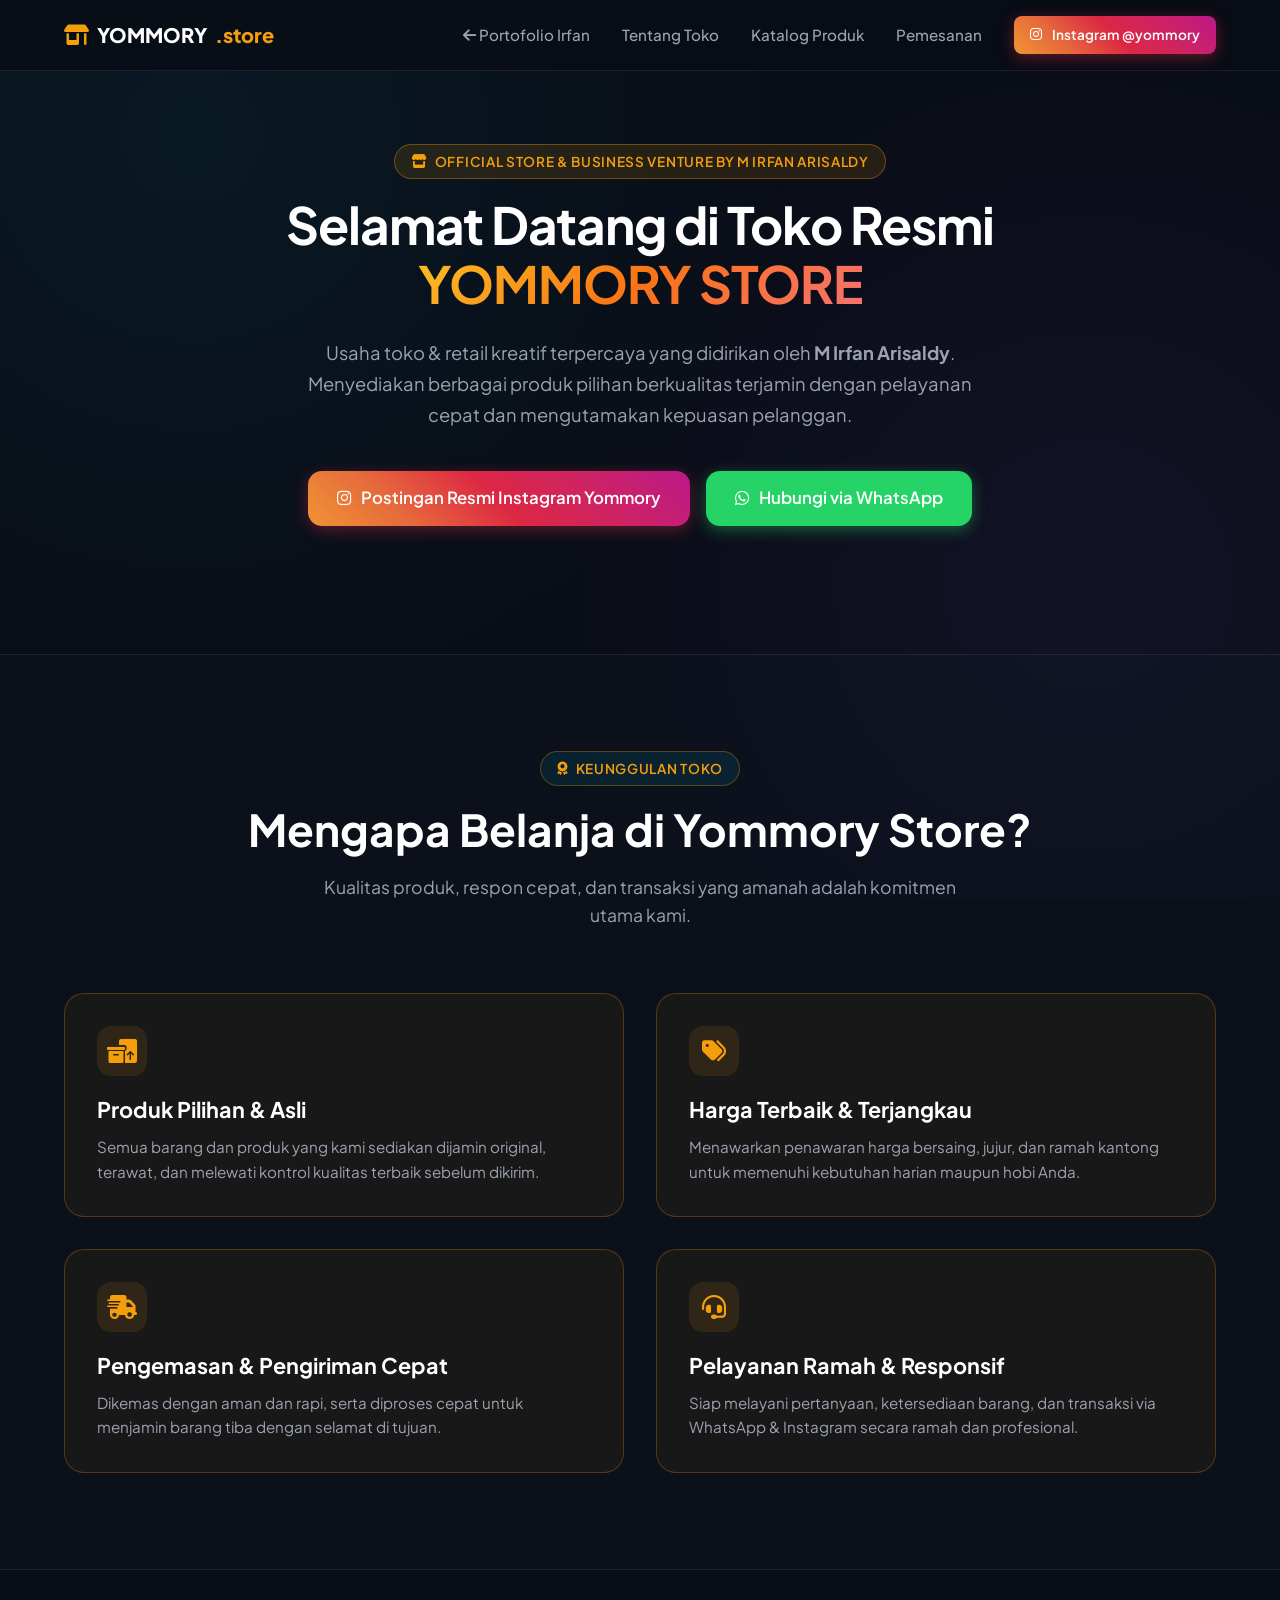
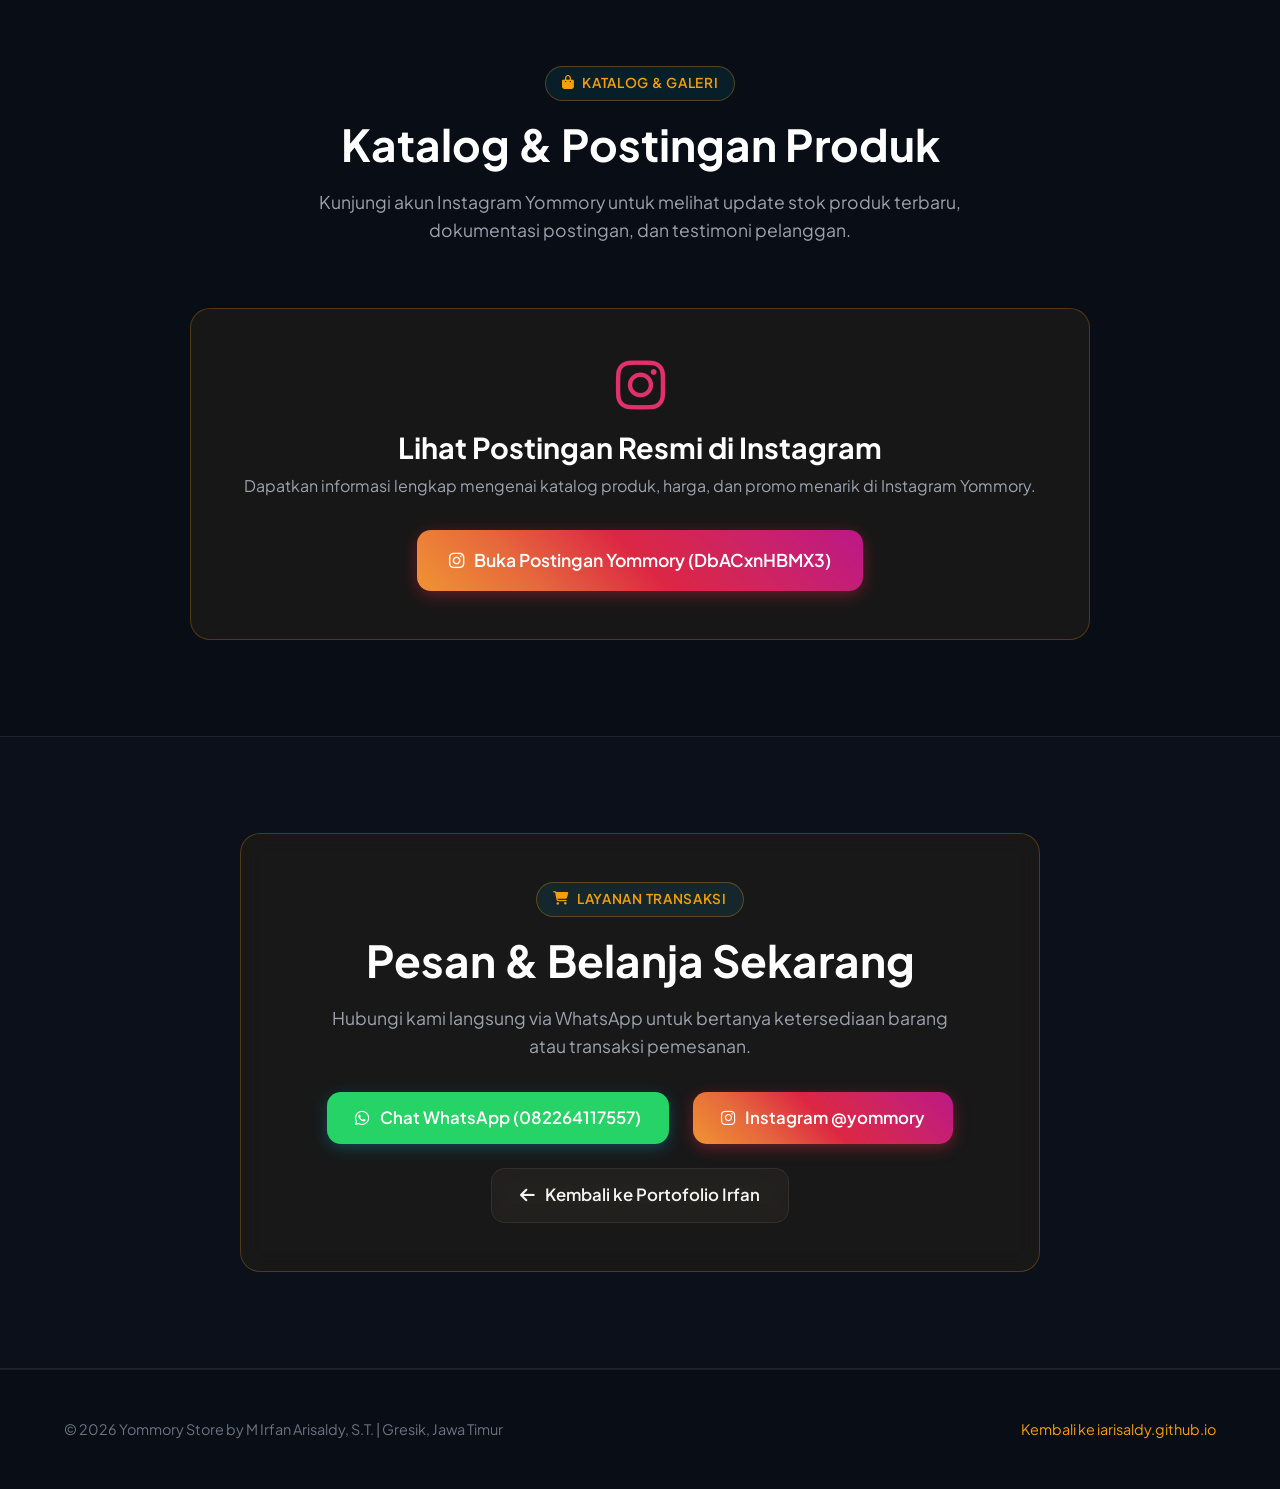
==== yommory/index.html @ b8fa1736 "feat: add Yommory official store page and multi-page routing" ====
<!DOCTYPE html>
<html lang="id">
  <head>
    <meta charset="UTF-8" />
    <meta name="viewport" content="width=device-width, initial-scale=1.0" />
    <title>Yommory | Official Store & Business Venture by M Irfan Arisaldy</title>
    <meta
      name="description"
      content="Yommory Official Store - Toko usaha terpercaya oleh M Irfan Arisaldy. Produk berkualitas, harga terjangkau, dan pelayanan terbaik."
    />
    <meta name="author" content="M Irfan Arisaldy" />

    <!-- Favicon -->
    <link rel="icon" type="image/x-icon" href="../assets/img/favicon.ico" />

    <!-- Google Fonts -->
    <link rel="preconnect" href="https://fonts.googleapis.com" />
    <link rel="preconnect" href="https://fonts.gstatic.com" crossorigin />
    <link
      href="https://fonts.googleapis.com/css2?family=Fira+Code:wght@400;500;600&family=Plus+Jakarta+Sans:wght@400;500;600;700;800&display=swap"
      rel="stylesheet"
    />

    <!-- Font Awesome Icons -->
    <link
      rel="stylesheet"
      href="https://cdnjs.cloudflare.com/ajax/libs/font-awesome/6.4.0/css/all.min.css"
      crossorigin="anonymous"
    />

    <!-- Main Stylesheet -->
    <link rel="stylesheet" href="../css/styles.css" />

    <!-- Custom Yommory Theme Overrides -->
    <style>
      :root {
        --accent-cyan: #f59e0b;
        --accent-cyan-glow: rgba(245, 158, 11, 0.25);
        --accent-purple: #ef4444;
        --gradient-primary: linear-gradient(135deg, #f59e0b 0%, #f97316 50%, #ef4444 100%);
        --gradient-text: linear-gradient(135deg, #fbbf24 0%, #f97316 50%, #f87171 100%);
      }
      .yommory-hero {
        padding: 9rem 0 5rem 0;
        text-align: center;
      }
      .yommory-card {
        background: rgba(30, 27, 24, 0.75);
        border: 1px solid rgba(245, 158, 11, 0.25);
      }
      .yommory-card:hover {
        border-color: #f59e0b;
        box-shadow: 0 0 25px rgba(245, 158, 11, 0.35);
      }
      .insta-btn {
        background: linear-gradient(45deg, #f09433 0%, #e6683c 25%, #dc2743 50%, #cc2366 75%, #bc1888 100%);
        color: #ffffff !important;
        border: none;
        box-shadow: 0 4px 15px rgba(220, 39, 67, 0.4);
      }
      .insta-btn:hover {
        transform: translateY(-3px);
        box-shadow: 0 6px 20px rgba(220, 39, 67, 0.6);
      }
      .store-logo-img {
        height: 38px;
        width: auto;
        object-fit: contain;
        vertical-align: middle;
      }
    </style>
  </head>
  <body id="yommory-home">
    <!-- Navigation Bar -->
    <nav class="navbar">
      <div class="container nav-container">
        <a href="../index.html" class="nav-logo">
          <i class="fa-solid fa-shop" style="color: #f59e0b;"></i>
          YOMMORY<span>.store</span>
        </a>
        <button class="nav-toggle" aria-label="Toggle navigation">
          <i class="fa-solid fa-bars"></i>
        </button>
        <ul class="nav-links">
          <li><a href="../index.html" class="nav-link"><i class="fa-solid fa-arrow-left"></i> Portofolio Irfan</a></li>
          <li><a href="#about-yommory" class="nav-link">Tentang Toko</a></li>
          <li><a href="#menu-highlights" class="nav-link">Katalog Produk</a></li>
          <li><a href="#order" class="nav-link">Pemesanan</a></li>
          <li>
            <a href="https://www.instagram.com/p/DbACxnHBMX3/" target="_blank" class="btn insta-btn btn-sm">
              <i class="fa-brands fa-instagram"></i> Instagram @yommory
            </a>
          </li>
        </ul>
      </div>
    </nav>

    <!-- Yommory Hero Section -->
    <section class="yommory-hero">
      <div class="container">
        <div class="section-tag" style="background: rgba(245, 158, 11, 0.12); border-color: rgba(245, 158, 11, 0.35); color: #f59e0b;">
          <i class="fa-solid fa-store"></i> Official Store & Business Venture by M Irfan Arisaldy
        </div>
        <h1 class="hero-title" style="font-size: 3.2rem; margin-bottom: 1.5rem;">
          Selamat Datang di Toko Resmi <br />
          <span class="gradient-text">YOMMORY STORE</span>
        </h1>
        <p class="hero-description" style="margin: 0 auto 2.5rem auto; font-size: 1.15rem; max-width: 680px;">
          Usaha toko & retail kreatif terpercaya yang didirikan oleh <strong>M Irfan Arisaldy</strong>. Menyediakan berbagai produk pilihan berkualitas terjamin dengan pelayanan cepat dan mengutamakan kepuasan pelanggan.
        </p>

        <div style="display: flex; justify-content: center; gap: 1rem; flex-wrap: wrap; margin-bottom: 3rem;">
          <a href="https://www.instagram.com/p/DbACxnHBMX3/" target="_blank" class="btn insta-btn" style="font-size: 1.05rem; padding: 0.9rem 1.8rem;">
            <i class="fa-brands fa-instagram"></i> Postingan Resmi Instagram Yommory
          </a>
          <a href="https://wa.me/6282264117557?text=Halo%20Yommory,%20saya%20mau%20tanya%20produk%20dan%20order" target="_blank" class="btn btn-primary" style="background: #25D366; border: none; box-shadow: 0 4px 15px rgba(37, 211, 102, 0.4); font-size: 1.05rem; padding: 0.9rem 1.8rem;">
            <i class="fa-brands fa-whatsapp"></i> Hubungi via WhatsApp
          </a>
        </div>
      </div>
    </section>

    <!-- About Yommory Section -->
    <section id="about-yommory" class="section bg-surface">
      <div class="container">
        <div class="section-header">
          <div class="section-tag" style="color: #f59e0b; border-color: rgba(245, 158, 11, 0.3);">
            <i class="fa-solid fa-award"></i> Keunggulan Toko
          </div>
          <h2 class="section-title">Mengapa Belanja di Yommory Store?</h2>
          <p class="section-subtitle">
            Kualitas produk, respon cepat, dan transaksi yang amanah adalah komitmen utama kami.
          </p>
        </div>

        <div class="about-grid">
          <div class="about-card yommory-card">
            <div class="about-card-icon" style="background: rgba(245, 158, 11, 0.1); color: #f59e0b;">
              <i class="fa-solid fa-boxes-packing"></i>
            </div>
            <h3>Produk Pilihan & Asli</h3>
            <p>
              Semua barang dan produk yang kami sediakan dijamin original, terawat, dan melewati kontrol kualitas terbaik sebelum dikirim.
            </p>
          </div>

          <div class="about-card yommory-card">
            <div class="about-card-icon" style="background: rgba(245, 158, 11, 0.1); color: #f59e0b;">
              <i class="fa-solid fa-tags"></i>
            </div>
            <h3>Harga Terbaik & Terjangkau</h3>
            <p>
              Menawarkan penawaran harga bersaing, jujur, dan ramah kantong untuk memenuhi kebutuhan harian maupun hobi Anda.
            </p>
          </div>

          <div class="about-card yommory-card">
            <div class="about-card-icon" style="background: rgba(245, 158, 11, 0.1); color: #f59e0b;">
              <i class="fa-solid fa-truck-fast"></i>
            </div>
            <h3>Pengemasan & Pengiriman Cepat</h3>
            <p>
              Dikemas dengan aman dan rapi, serta diproses cepat untuk menjamin barang tiba dengan selamat di tujuan.
            </p>
          </div>

          <div class="about-card yommory-card">
            <div class="about-card-icon" style="background: rgba(245, 158, 11, 0.1); color: #f59e0b;">
              <i class="fa-solid fa-headset"></i>
            </div>
            <h3>Pelayanan Ramah & Responsif</h3>
            <p>
              Siap melayani pertanyaan, ketersediaan barang, dan transaksi via WhatsApp & Instagram secara ramah dan profesional.
            </p>
          </div>
        </div>
      </div>
    </section>

    <!-- Menu & Highlights Section -->
    <section id="menu-highlights" class="section">
      <div class="container">
        <div class="section-header">
          <div class="section-tag" style="color: #f59e0b; border-color: rgba(245, 158, 11, 0.3);">
            <i class="fa-solid fa-bag-shopping"></i> Katalog & Galeri
          </div>
          <h2 class="section-title">Katalog & Postingan Produk</h2>
          <p class="section-subtitle">
            Kunjungi akun Instagram Yommory untuk melihat update stok produk terbaru, dokumentasi postingan, dan testimoni pelanggan.
          </p>
        </div>

        <div class="contact-card yommory-card" style="max-width: 900px;">
          <i class="fa-brands fa-instagram" style="font-size: 3.5rem; color: #e1306c; margin-bottom: 1rem;"></i>
          <h3 style="font-size: 1.8rem; margin-bottom: 0.5rem;">Lihat Postingan Resmi di Instagram</h3>
          <p style="color: var(--text-muted); font-size: 1rem; margin-bottom: 2rem;">
            Dapatkan informasi lengkap mengenai katalog produk, harga, dan promo menarik di Instagram Yommory.
          </p>
          <a href="https://www.instagram.com/p/DbACxnHBMX3/" target="_blank" class="btn insta-btn" style="font-size: 1.1rem; padding: 1rem 2rem;">
            <i class="fa-brands fa-instagram"></i> Buka Postingan Yommory (DbACxnHBMX3)
          </a>
        </div>
      </div>
    </section>

    <!-- Order Section -->
    <section id="order" class="section bg-surface">
      <div class="container">
        <div class="contact-card yommory-card">
          <div class="section-tag" style="color: #f59e0b; border-color: rgba(245, 158, 11, 0.3);">
            <i class="fa-solid fa-cart-shopping"></i> Layanan Transaksi
          </div>
          <h2 class="section-title">Pesan & Belanja Sekarang</h2>
          <p class="section-subtitle" style="margin-bottom: 2rem;">
            Hubungi kami langsung via WhatsApp untuk bertanya ketersediaan barang atau transaksi pemesanan.
          </p>

          <div style="display: flex; justify-content: center; gap: 1.5rem; flex-wrap: wrap;">
            <a href="https://wa.me/6282264117557?text=Halo%20Yommory,%20saya%20mau%20tanya%20produk%20dan%20order" target="_blank" class="btn btn-primary" style="background: #25D366; border: none; font-size: 1.05rem;">
              <i class="fa-brands fa-whatsapp"></i> Chat WhatsApp (082264117557)
            </a>
            <a href="https://www.instagram.com/p/DbACxnHBMX3/" target="_blank" class="btn insta-btn" style="font-size: 1.05rem;">
              <i class="fa-brands fa-instagram"></i> Instagram @yommory
            </a>
            <a href="../index.html" class="btn btn-outline" style="font-size: 1.05rem;">
              <i class="fa-solid fa-arrow-left"></i> Kembali ke Portofolio Irfan
            </a>
          </div>
        </div>
      </div>
    </section>

    <!-- Footer -->
    <footer class="footer">
      <div class="container footer-content">
        <p>&copy; 2026 Yommory Store by M Irfan Arisaldy, S.T. | Gresik, Jawa Timur</p>
        <p>
          <a href="../index.html" style="color: #f59e0b; text-decoration: none;">Kembali ke iarisaldy.github.io</a>
        </p>
      </div>
    </footer>

    <script src="../js/main.js"></script>
  </body>
</html>
---- css/styles.css ----
/* ==========================================================================
   M IRFAN ARISALDY - PORTFOLIO STYLESHEET
   Modern Glassmorphic Dark Theme with Neon Accents
   ========================================================================== */

:root {
  /* Color Palette */
  --bg-dark: #090d16;
  --bg-card: rgba(17, 24, 39, 0.7);
  --bg-card-hover: rgba(31, 41, 55, 0.85);
  --bg-nav: rgba(9, 13, 22, 0.85);
  --border-color: rgba(255, 255, 255, 0.08);
  --border-glow: rgba(6, 182, 212, 0.4);
  
  --text-main: #f3f4f6;
  --text-muted: #9ca3af;
  --text-dim: #6b7280;

  --accent-cyan: #06b6d4;
  --accent-cyan-glow: rgba(6, 182, 212, 0.25);
  --accent-purple: #8b5cf6;
  --accent-purple-glow: rgba(139, 92, 246, 0.25);
  --accent-blue: #3b82f6;

  --gradient-primary: linear-gradient(135deg, #06b6d4 0%, #3b82f6 50%, #8b5cf6 100%);
  --gradient-card: linear-gradient(145deg, rgba(255, 255, 255, 0.05) 0%, rgba(255, 255, 255, 0.01) 100%);
  --gradient-text: linear-gradient(135deg, #38bdf8 0%, #818cf8 50%, #c084fc 100%);

  /* Typography */
  --font-main: 'Plus Jakarta Sans', -apple-system, BlinkMacSystemFont, sans-serif;
  --font-code: 'Fira Code', monospace;

  /* Spacing & Layout */
  --radius-sm: 8px;
  --radius-md: 14px;
  --radius-lg: 20px;
  --radius-full: 9999px;

  --transition-fast: 0.2s cubic-bezier(0.4, 0, 0.2, 1);
  --transition-normal: 0.3s cubic-bezier(0.4, 0, 0.2, 1);
  --transition-slow: 0.5s cubic-bezier(0.4, 0, 0.2, 1);

  --shadow-sm: 0 4px 6px -1px rgba(0, 0, 0, 0.3);
  --shadow-md: 0 10px 15px -3px rgba(0, 0, 0, 0.4);
  --shadow-glow: 0 0 25px rgba(6, 182, 212, 0.2);
}

/* Reset & Base Styles */
*, *::before, *::after {
  box-sizing: border-box;
  margin: 0;
  padding: 0;
}

html {
  scroll-behavior: smooth;
  scroll-padding-top: 90px;
  font-size: 16px;
}

body {
  background-color: var(--bg-dark);
  color: var(--text-main);
  font-family: var(--font-main);
  line-height: 1.6;
  overflow-x: hidden;
  position: relative;
  background-image: 
    radial-gradient(circle at 15% 15%, rgba(6, 182, 212, 0.07) 0%, transparent 45%),
    radial-gradient(circle at 85% 65%, rgba(139, 92, 246, 0.07) 0%, transparent 45%);
  background-attachment: fixed;
}

/* Container */
.container {
  width: 100%;
  max-width: 1200px;
  margin: 0 auto;
  padding: 0 1.5rem;
}

/* Typography Utilities */
h1, h2, h3, h4, h5, h6 {
  color: #ffffff;
  font-weight: 700;
  line-height: 1.25;
}

.gradient-text {
  background: var(--gradient-text);
  -webkit-background-clip: text;
  -webkit-text-fill-color: transparent;
  display: inline-block;
}

.section-tag {
  display: inline-flex;
  align-items: center;
  gap: 0.5rem;
  padding: 0.35rem 1rem;
  background: rgba(6, 182, 212, 0.1);
  border: 1px solid rgba(6, 182, 212, 0.3);
  border-radius: var(--radius-full);
  color: var(--accent-cyan);
  font-size: 0.85rem;
  font-weight: 600;
  letter-spacing: 0.05em;
  text-transform: uppercase;
  margin-bottom: 1rem;
}

.section-title {
  font-size: 2.25rem;
  margin-bottom: 1rem;
}

@media (min-width: 768px) {
  .section-title {
    font-size: 2.75rem;
  }
}

.section-subtitle {
  color: var(--text-muted);
  font-size: 1.1rem;
  max-width: 650px;
  margin: 0 auto 3rem auto;
}

.section-header {
  text-align: center;
  margin-bottom: 4rem;
}

/* Buttons */
.btn {
  display: inline-flex;
  align-items: center;
  justify-content: center;
  gap: 0.6rem;
  padding: 0.8rem 1.75rem;
  font-size: 0.95rem;
  font-weight: 600;
  border-radius: var(--radius-md);
  text-decoration: none;
  cursor: pointer;
  transition: var(--transition-normal);
  border: 1px solid transparent;
}

.btn-primary {
  background: var(--gradient-primary);
  color: #ffffff;
  box-shadow: 0 4px 15px rgba(6, 182, 212, 0.3);
}

.btn-primary:hover {
  transform: translateY(-2px);
  box-shadow: 0 6px 20px rgba(6, 182, 212, 0.5);
  color: #ffffff;
}

.btn-outline {
  background: rgba(255, 255, 255, 0.03);
  border-color: var(--border-color);
  color: var(--text-main);
  backdrop-filter: blur(10px);
}

.btn-outline:hover {
  background: rgba(255, 255, 255, 0.08);
  border-color: var(--accent-cyan);
  color: var(--accent-cyan);
  transform: translateY(-2px);
}

.btn-sm {
  padding: 0.5rem 1rem;
  font-size: 0.85rem;
  border-radius: var(--radius-sm);
}

/* Navigation Bar */
.navbar {
  position: fixed;
  top: 0;
  left: 0;
  right: 0;
  z-index: 1000;
  background: var(--bg-nav);
  backdrop-filter: blur(16px);
  -webkit-backdrop-filter: blur(16px);
  border-bottom: 1px solid var(--border-color);
  transition: var(--transition-normal);
  padding: 1rem 0;
}

.navbar.scrolled {
  padding: 0.75rem 0;
  box-shadow: 0 10px 30px rgba(0, 0, 0, 0.5);
  border-bottom-color: rgba(6, 182, 212, 0.2);
}

.nav-container {
  display: flex;
  align-items: center;
  justify-content: space-between;
}

.nav-logo {
  font-size: 1.25rem;
  font-weight: 800;
  color: #ffffff;
  text-decoration: none;
  display: flex;
  align-items: center;
  gap: 0.5rem;
}

.nav-logo span {
  color: var(--accent-cyan);
}

.nav-links {
  display: flex;
  align-items: center;
  gap: 2rem;
  list-style: none;
}

.nav-link {
  color: var(--text-muted);
  text-decoration: none;
  font-size: 0.95rem;
  font-weight: 500;
  transition: var(--transition-fast);
  position: relative;
}

.nav-link:hover, .nav-link.active {
  color: var(--accent-cyan);
}

.nav-link.active::after {
  content: '';
  position: absolute;
  bottom: -6px;
  left: 0;
  width: 100%;
  height: 2px;
  background: var(--accent-cyan);
  border-radius: var(--radius-full);
}

.nav-toggle {
  display: none;
  background: none;
  border: none;
  color: var(--text-main);
  font-size: 1.5rem;
  cursor: pointer;
}

/* Mobile Nav Drawer */
@media (max-width: 868px) {
  .nav-toggle {
    display: block;
  }

  .nav-links {
    position: fixed;
    top: 70px;
    left: 0;
    right: 0;
    background: var(--bg-dark);
    border-bottom: 1px solid var(--border-color);
    flex-direction: column;
    padding: 1.5rem 0;
    gap: 1.25rem;
    transform: translateY(-150%);
    transition: var(--transition-normal);
  }

  .nav-links.active {
    transform: translateY(0);
  }
}

/* Hero Section */
.hero-section {
  padding: 9rem 0 5rem 0;
  min-height: 100vh;
  display: flex;
  align-items: center;
  position: relative;
}

.hero-grid {
  display: grid;
  grid-template-columns: 1fr;
  gap: 3rem;
  align-items: center;
}

@media (min-width: 992px) {
  .hero-grid {
    grid-template-columns: 1.2fr 0.8fr;
  }
}

.hero-content {
  display: flex;
  flex-direction: column;
  align-items: flex-start;
}

.hero-badge {
  display: inline-flex;
  align-items: center;
  gap: 0.5rem;
  padding: 0.4rem 1.1rem;
  background: rgba(6, 182, 212, 0.1);
  border: 1px solid rgba(6, 182, 212, 0.25);
  border-radius: var(--radius-full);
  color: var(--accent-cyan);
  font-size: 0.9rem;
  font-weight: 600;
  margin-bottom: 1.5rem;
}

.hero-badge .pulse-dot {
  width: 8px;
  height: 8px;
  background-color: var(--accent-cyan);
  border-radius: 50%;
  box-shadow: 0 0 10px var(--accent-cyan);
  animation: pulse 2s infinite;
}

@keyframes pulse {
  0% { transform: scale(0.95); box-shadow: 0 0 0 0 rgba(6, 182, 212, 0.7); }
  70% { transform: scale(1); box-shadow: 0 0 0 10px rgba(6, 182, 212, 0); }
  100% { transform: scale(0.95); box-shadow: 0 0 0 0 rgba(6, 182, 212, 0); }
}

.hero-title {
  font-size: 2.5rem;
  line-height: 1.15;
  margin-bottom: 1rem;
  letter-spacing: -0.02em;
}

@media (min-width: 768px) {
  .hero-title {
    font-size: 3.5rem;
  }
}

.hero-subtitle {
  font-size: 1.25rem;
  color: var(--text-muted);
  margin-bottom: 1.5rem;
  min-height: 2rem;
  display: flex;
  align-items: center;
  gap: 0.5rem;
}

.typing-text {
  color: var(--accent-cyan);
  font-weight: 700;
}

.hero-description {
  color: var(--text-muted);
  font-size: 1.05rem;
  line-height: 1.7;
  margin-bottom: 2rem;
  max-width: 620px;
}

.hero-actions {
  display: flex;
  flex-wrap: wrap;
  gap: 1rem;
  margin-bottom: 2.5rem;
}

.hero-stats {
  display: grid;
  grid-template-columns: repeat(3, 1fr);
  gap: 1.5rem;
  width: 100%;
  padding-top: 2rem;
  border-top: 1px solid var(--border-color);
}

.stat-item h3 {
  font-size: 2rem;
  color: var(--accent-cyan);
  font-weight: 800;
}

.stat-item p {
  color: var(--text-muted);
  font-size: 0.85rem;
}

/* Hero Avatar Card */
.hero-avatar-wrapper {
  position: relative;
  display: flex;
  justify-content: center;
  align-items: center;
}

.avatar-card {
  position: relative;
  width: 100%;
  max-width: 380px;
  background: var(--bg-card);
  border: 1px solid var(--border-color);
  border-radius: var(--radius-lg);
  padding: 1.5rem;
  backdrop-filter: blur(12px);
  box-shadow: var(--shadow-md);
  text-align: center;
  transition: var(--transition-normal);
}

.avatar-card:hover {
  border-color: var(--accent-cyan);
  box-shadow: var(--shadow-glow);
  transform: translateY(-5px);
}

.avatar-img-container {
  width: 200px;
  height: 200px;
  margin: 0 auto 1.5rem auto;
  border-radius: 50%;
  padding: 5px;
  background: var(--gradient-primary);
  position: relative;
}

.avatar-img {
  width: 100%;
  height: 100%;
  object-fit: cover;
  border-radius: 50%;
  background-color: var(--bg-dark);
}

.avatar-info h3 {
  font-size: 1.35rem;
  margin-bottom: 0.25rem;
}

.avatar-info p {
  color: var(--accent-cyan);
  font-size: 0.9rem;
  margin-bottom: 1rem;
}

.social-links {
  display: flex;
  justify-content: center;
  gap: 1rem;
}

.social-icon {
  width: 40px;
  height: 40px;
  border-radius: 50%;
  background: rgba(255, 255, 255, 0.05);
  border: 1px solid var(--border-color);
  color: var(--text-main);
  display: flex;
  align-items: center;
  justify-content: center;
  text-decoration: none;
  transition: var(--transition-fast);
}

.social-icon:hover {
  background: var(--accent-cyan);
  color: #ffffff;
  border-color: var(--accent-cyan);
  transform: translateY(-3px);
}

/* Sections Padding */
.section {
  padding: 6rem 0;
  scroll-margin-top: 90px;
}

.bg-surface {
  background: rgba(17, 24, 39, 0.3);
  border-top: 1px solid var(--border-color);
  border-bottom: 1px solid var(--border-color);
}

/* About / Highlights Cards */
.about-grid {
  display: grid;
  grid-template-columns: 1fr;
  gap: 2rem;
}

@media (min-width: 768px) {
  .about-grid {
    grid-template-columns: repeat(2, 1fr);
  }
}

.about-card {
  background: var(--bg-card);
  border: 1px solid var(--border-color);
  border-radius: var(--radius-lg);
  padding: 2rem;
  transition: var(--transition-normal);
}

.about-card:hover {
  border-color: var(--border-glow);
  transform: translateY(-4px);
  box-shadow: var(--shadow-md);
}

.about-card-icon {
  width: 50px;
  height: 50px;
  border-radius: var(--radius-md);
  background: rgba(6, 182, 212, 0.1);
  color: var(--accent-cyan);
  display: flex;
  align-items: center;
  justify-content: center;
  font-size: 1.5rem;
  margin-bottom: 1.25rem;
}

.about-card h3 {
  font-size: 1.35rem;
  margin-bottom: 0.75rem;
}

.about-card p {
  color: var(--text-muted);
  font-size: 0.95rem;
  line-height: 1.6;
}

/* Skills Section */
.skills-grid {
  display: grid;
  grid-template-columns: 1fr;
  gap: 2rem;
}

@media (min-width: 768px) {
  .skills-grid {
    grid-template-columns: repeat(2, 1fr);
  }
}

.skill-category-card {
  background: var(--bg-card);
  border: 1px solid var(--border-color);
  border-radius: var(--radius-lg);
  padding: 2rem;
  backdrop-filter: blur(10px);
}

.skill-category-title {
  display: flex;
  align-items: center;
  gap: 0.75rem;
  font-size: 1.2rem;
  margin-bottom: 1.5rem;
  padding-bottom: 0.75rem;
  border-bottom: 1px solid var(--border-color);
}

.skill-category-title i {
  color: var(--accent-cyan);
}

.skill-tags {
  display: flex;
  flex-wrap: wrap;
  gap: 0.75rem;
}

.skill-tag {
  background: rgba(255, 255, 255, 0.04);
  border: 1px solid var(--border-color);
  border-radius: var(--radius-sm);
  padding: 0.5rem 0.9rem;
  font-size: 0.88rem;
  color: var(--text-main);
  font-family: var(--font-code);
  display: flex;
  align-items: center;
  gap: 0.5rem;
  transition: var(--transition-fast);
}

.skill-tag:hover {
  background: rgba(6, 182, 212, 0.15);
  border-color: var(--accent-cyan);
  color: #ffffff;
  transform: translateY(-2px);
}

/* Experience Section (Timeline) */
.timeline {
  position: relative;
  max-width: 900px;
  margin: 0 auto;
}

.timeline::before {
  content: '';
  position: absolute;
  top: 0;
  bottom: 0;
  left: 20px;
  width: 2px;
  background: linear-gradient(180deg, var(--accent-cyan) 0%, var(--accent-purple) 100%);
}

@media (min-width: 768px) {
  .timeline::before {
    left: 50%;
    transform: translateX(-50%);
  }
}

.timeline-item {
  position: relative;
  margin-bottom: 3rem;
}

.timeline-dot {
  position: absolute;
  top: 0;
  left: 11px;
  width: 20px;
  height: 20px;
  border-radius: 50%;
  background: var(--bg-dark);
  border: 4px solid var(--accent-cyan);
  z-index: 2;
  box-shadow: 0 0 10px var(--accent-cyan);
}

@media (min-width: 768px) {
  .timeline-dot {
    left: 50%;
    transform: translateX(-50%);
  }
}

.timeline-content {
  margin-left: 50px;
  background: var(--bg-card);
  border: 1px solid var(--border-color);
  border-radius: var(--radius-lg);
  padding: 2rem;
  transition: var(--transition-normal);
}

@media (min-width: 768px) {
  .timeline-item:nth-child(odd) .timeline-content {
    margin-left: 0;
    margin-right: 54%;
  }

  .timeline-item:nth-child(even) .timeline-content {
    margin-left: 54%;
  }
}

.timeline-content:hover {
  border-color: var(--accent-cyan);
  transform: translateY(-3px);
  box-shadow: var(--shadow-md);
}

.timeline-date {
  display: inline-block;
  padding: 0.25rem 0.75rem;
  background: rgba(6, 182, 212, 0.1);
  color: var(--accent-cyan);
  font-size: 0.8rem;
  font-weight: 700;
  border-radius: var(--radius-full);
  margin-bottom: 0.75rem;
}

.timeline-title {
  font-size: 1.3rem;
  margin-bottom: 0.25rem;
}

.timeline-company {
  color: var(--text-muted);
  font-weight: 600;
  font-size: 0.95rem;
  margin-bottom: 1rem;
  display: flex;
  align-items: center;
  gap: 0.5rem;
}

.timeline-bullets {
  list-style: none;
  display: flex;
  flex-direction: column;
  gap: 0.6rem;
}

.timeline-bullets li {
  position: relative;
  padding-left: 1.25rem;
  color: var(--text-muted);
  font-size: 0.9rem;
  line-height: 1.5;
}

.timeline-bullets li::before {
  content: '▹';
  position: absolute;
  left: 0;
  color: var(--accent-cyan);
  font-size: 1rem;
}

/* Projects Section */
.project-filters {
  display: flex;
  justify-content: center;
  gap: 0.75rem;
  flex-wrap: wrap;
  margin-bottom: 3rem;
}

.filter-btn {
  padding: 0.5rem 1.25rem;
  background: rgba(255, 255, 255, 0.03);
  border: 1px solid var(--border-color);
  border-radius: var(--radius-full);
  color: var(--text-muted);
  font-size: 0.9rem;
  font-weight: 600;
  cursor: pointer;
  transition: var(--transition-fast);
}

.filter-btn:hover, .filter-btn.active {
  background: var(--accent-cyan);
  border-color: var(--accent-cyan);
  color: #ffffff;
  box-shadow: 0 4px 12px rgba(6, 182, 212, 0.3);
}

.projects-grid {
  display: grid;
  grid-template-columns: 1fr;
  gap: 2rem;
}

@media (min-width: 768px) {
  .projects-grid {
    grid-template-columns: repeat(2, 1fr);
  }
}

.project-card {
  background: var(--bg-card);
  border: 1px solid var(--border-color);
  border-radius: var(--radius-lg);
  overflow: hidden;
  display: flex;
  flex-direction: column;
  transition: var(--transition-normal);
}

.project-card:hover {
  border-color: var(--accent-cyan);
  transform: translateY(-5px);
  box-shadow: var(--shadow-md);
}

.project-body {
  padding: 1.75rem;
  display: flex;
  flex-direction: column;
  flex-grow: 1;
}

.project-tag {
  color: var(--accent-cyan);
  font-size: 0.8rem;
  font-weight: 700;
  text-transform: uppercase;
  letter-spacing: 0.05em;
  margin-bottom: 0.5rem;
}

.project-title {
  font-size: 1.35rem;
  margin-bottom: 0.75rem;
}

.project-desc {
  color: var(--text-muted);
  font-size: 0.92rem;
  line-height: 1.6;
  margin-bottom: 1.5rem;
  flex-grow: 1;
}

.project-tech {
  display: flex;
  flex-wrap: wrap;
  gap: 0.5rem;
  margin-bottom: 1.5rem;
}

.tech-badge {
  background: rgba(255, 255, 255, 0.05);
  border-radius: var(--radius-sm);
  padding: 0.25rem 0.6rem;
  font-size: 0.75rem;
  font-family: var(--font-code);
  color: var(--text-muted);
}

/* Education & Internship Section */
.edu-grid {
  display: grid;
  grid-template-columns: 1fr;
  gap: 2rem;
}

@media (min-width: 768px) {
  .edu-grid {
    grid-template-columns: repeat(2, 1fr);
  }
}

.edu-card {
  background: var(--bg-card);
  border: 1px solid var(--border-color);
  border-radius: var(--radius-lg);
  padding: 2rem;
}

.edu-header {
  display: flex;
  align-items: flex-start;
  gap: 1rem;
  margin-bottom: 1.25rem;
}

.edu-icon {
  width: 46px;
  height: 46px;
  border-radius: var(--radius-md);
  background: rgba(139, 92, 246, 0.1);
  color: var(--accent-purple);
  display: flex;
  align-items: center;
  justify-content: center;
  font-size: 1.3rem;
  flex-shrink: 0;
}

.edu-info h3 {
  font-size: 1.2rem;
}

.edu-info p {
  color: var(--text-muted);
  font-size: 0.9rem;
}

/* Contact Section */
.contact-card {
  background: var(--bg-card);
  border: 1px solid var(--border-color);
  border-radius: var(--radius-lg);
  padding: 3rem 2rem;
  text-align: center;
  max-width: 800px;
  margin: 0 auto;
  backdrop-filter: blur(10px);
}

.contact-methods {
  display: grid;
  grid-template-columns: 1fr;
  gap: 1.5rem;
  margin: 2.5rem 0;
}

@media (min-width: 600px) {
  .contact-methods {
    grid-template-columns: repeat(3, 1fr);
  }
}

.contact-item {
  background: rgba(255, 255, 255, 0.03);
  border: 1px solid var(--border-color);
  border-radius: var(--radius-md);
  padding: 1.5rem 1rem;
  text-decoration: none;
  color: var(--text-main);
  transition: var(--transition-normal);
  display: flex;
  flex-direction: column;
  align-items: center;
  gap: 0.75rem;
}

.contact-item:hover {
  border-color: var(--accent-cyan);
  background: rgba(6, 182, 212, 0.08);
  transform: translateY(-3px);
}

.contact-item i {
  font-size: 1.75rem;
  color: var(--accent-cyan);
}

.contact-item h4 {
  font-size: 1rem;
  margin: 0;
}

.contact-item p {
  color: var(--text-muted);
  font-size: 0.85rem;
  word-break: break-all;
}

/* Footer */
.footer {
  padding: 3rem 0;
  border-top: 1px solid var(--border-color);
  text-align: center;
  color: var(--text-dim);
  font-size: 0.9rem;
}

.footer-content {
  display: flex;
  flex-direction: column;
  align-items: center;
  gap: 1rem;
}

@media (min-width: 768px) {
  .footer-content {
    flex-direction: row;
    justify-content: space-between;
  }
}
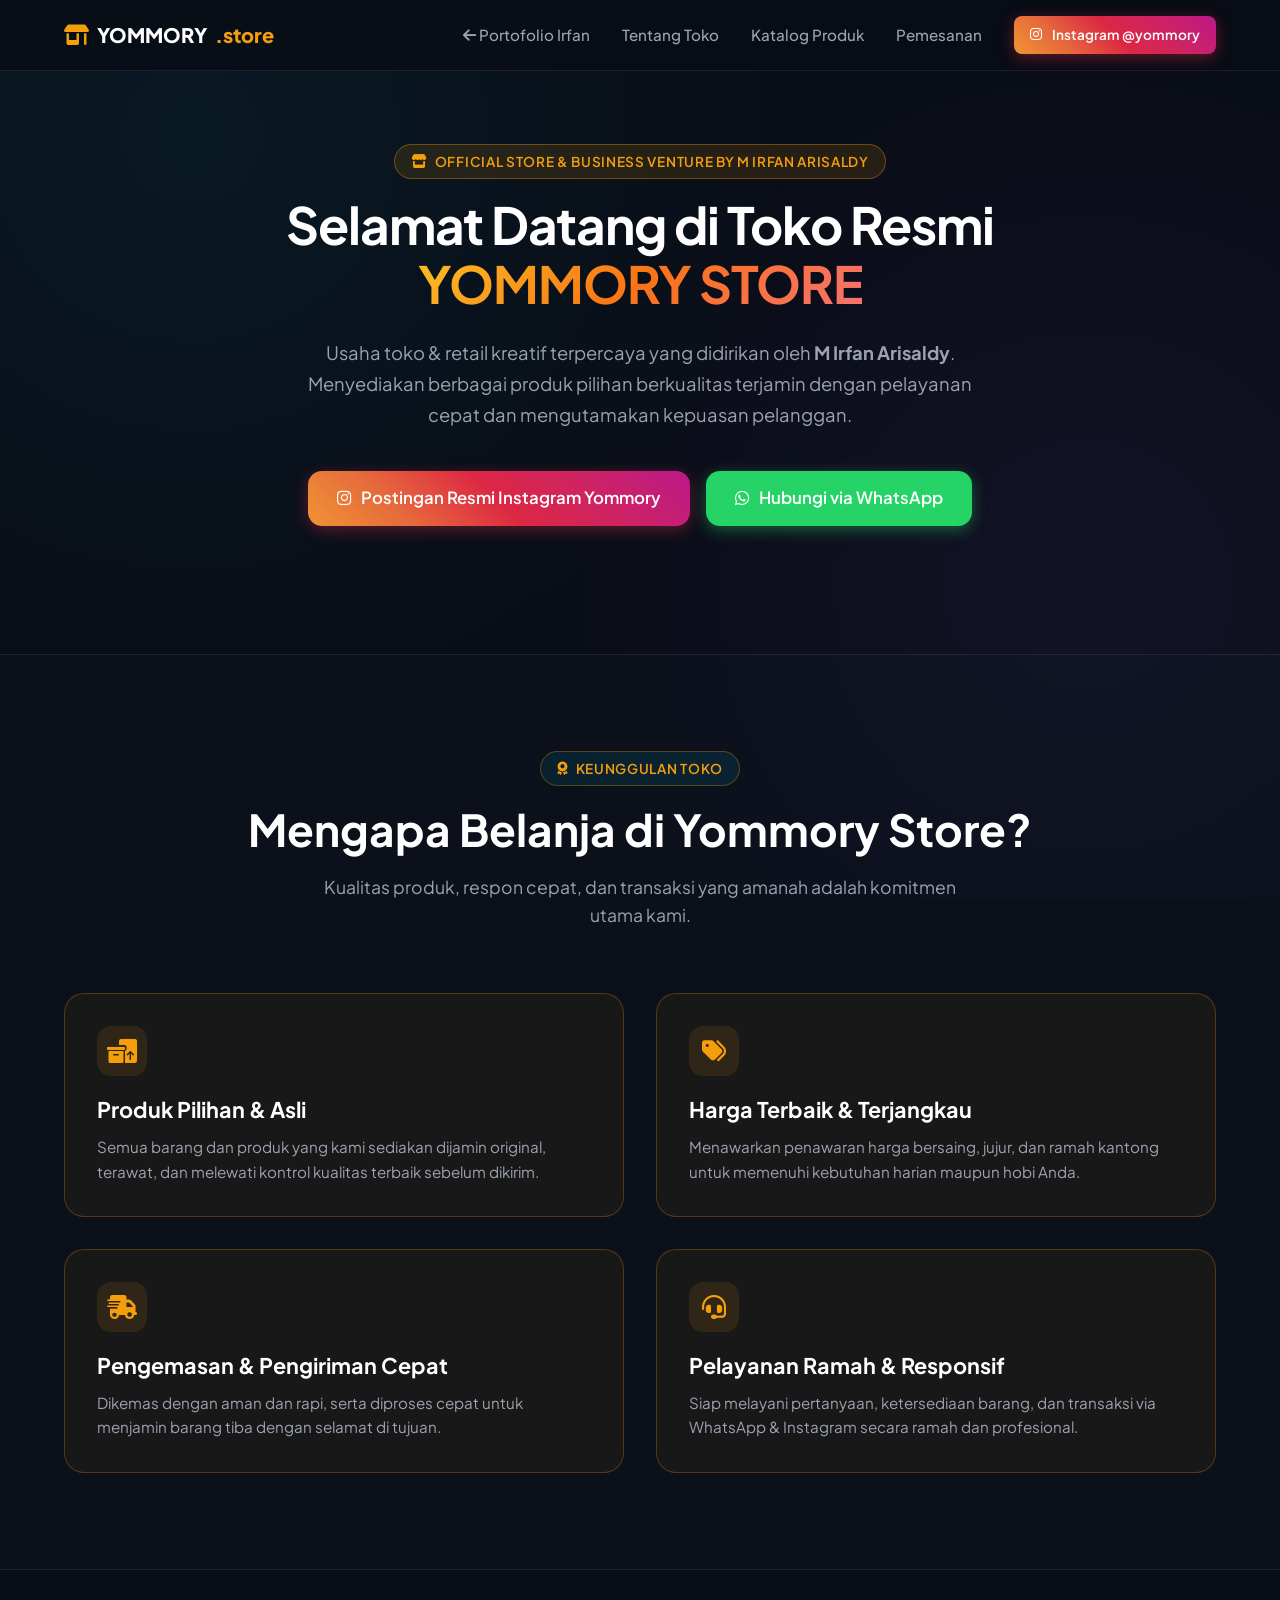
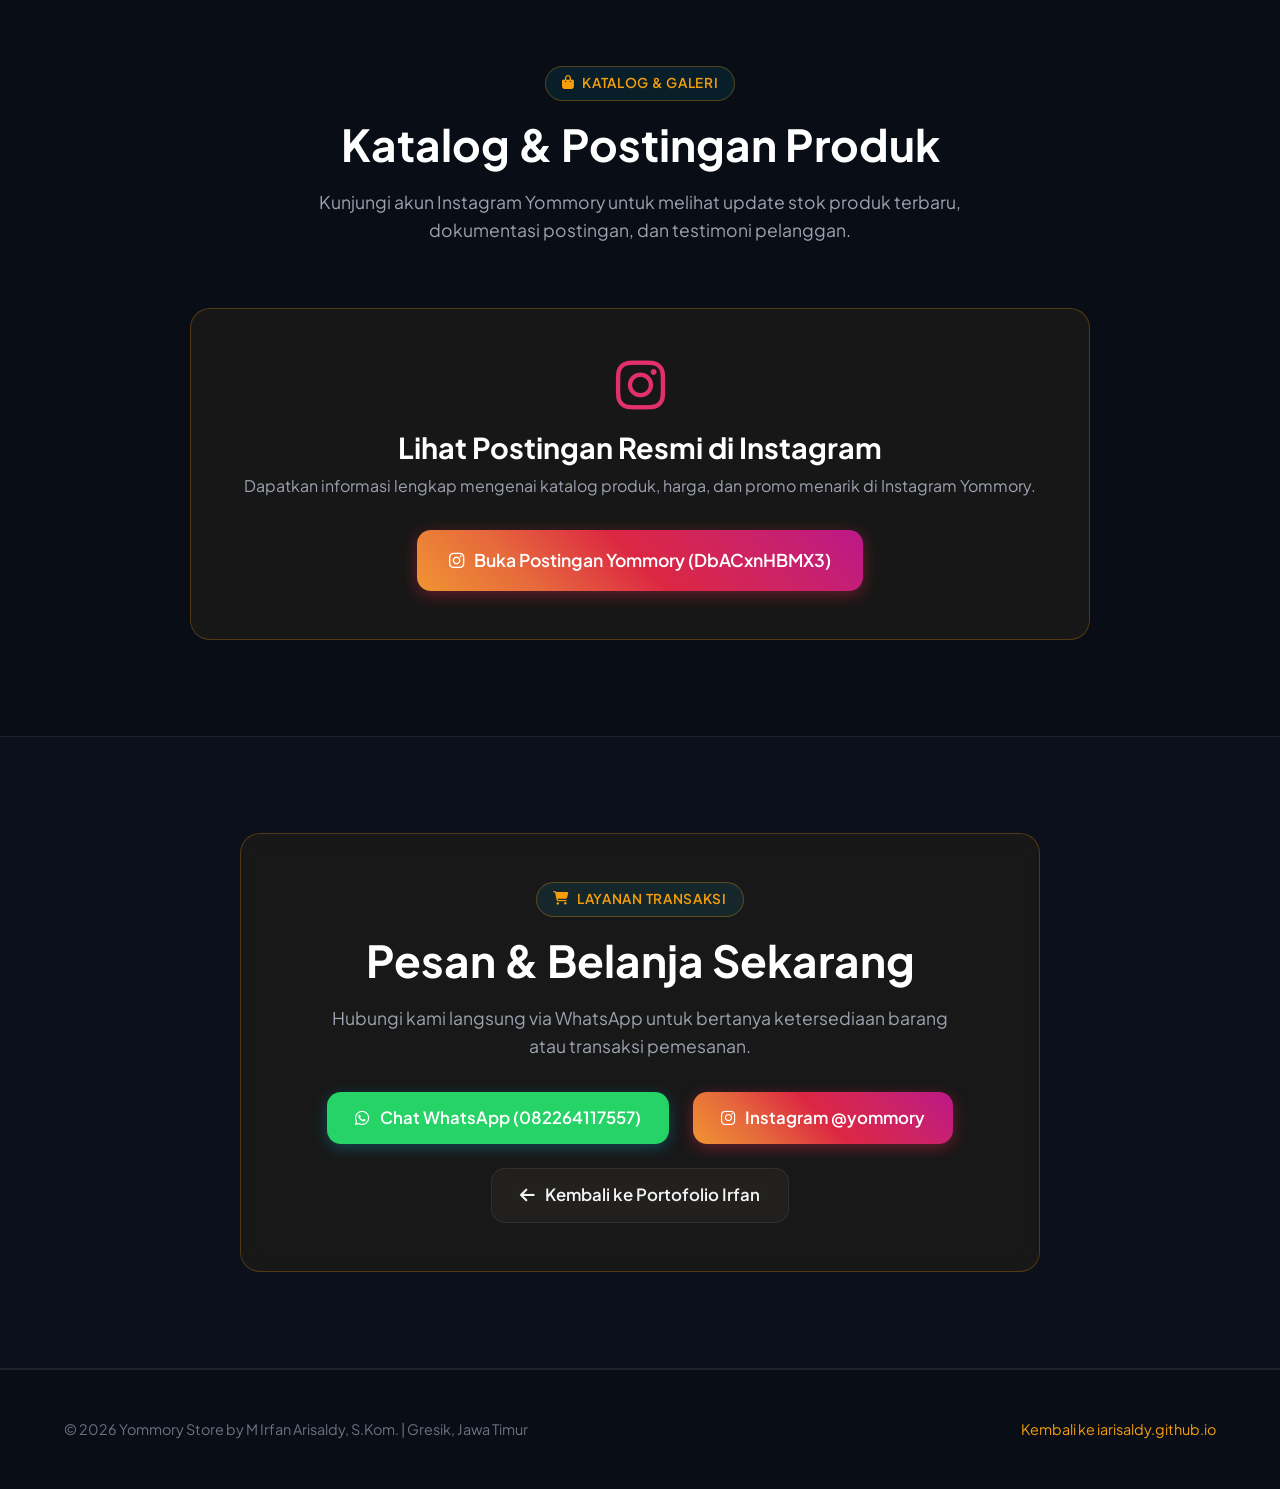
==== commit ff9eb6ab: "fix: update degree title to Sarjana Komputer (S.Kom.)" ====
--- a/yommory/index.html
+++ b/yommory/index.html
@@ -233,7 +233,7 @@
     <!-- Footer -->
     <footer class="footer">
       <div class="container footer-content">
-        <p>&copy; 2026 Yommory Store by M Irfan Arisaldy, S.T. | Gresik, Jawa Timur</p>
+        <p>&copy; 2026 Yommory Store by M Irfan Arisaldy, S.Kom. | Gresik, Jawa Timur</p>
         <p>
           <a href="../index.html" style="color: #f59e0b; text-decoration: none;">Kembali ke iarisaldy.github.io</a>
         </p>
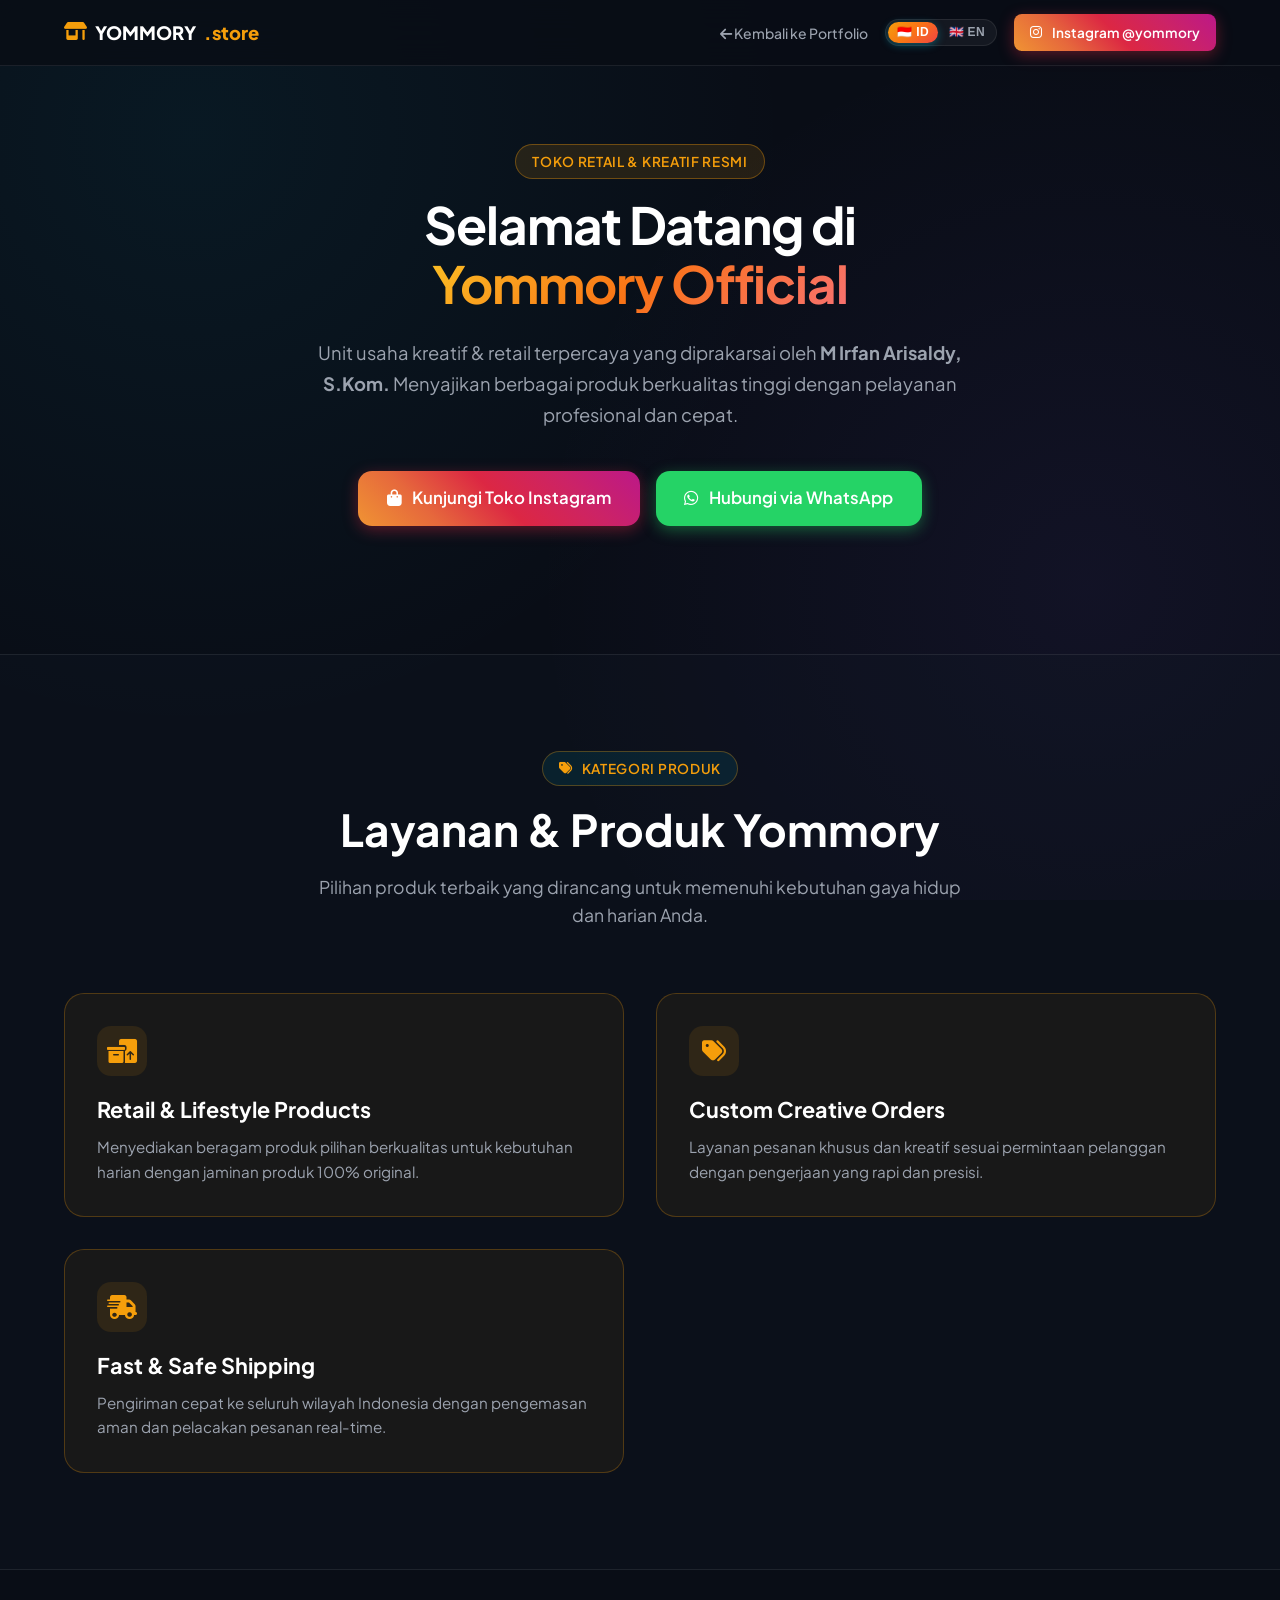
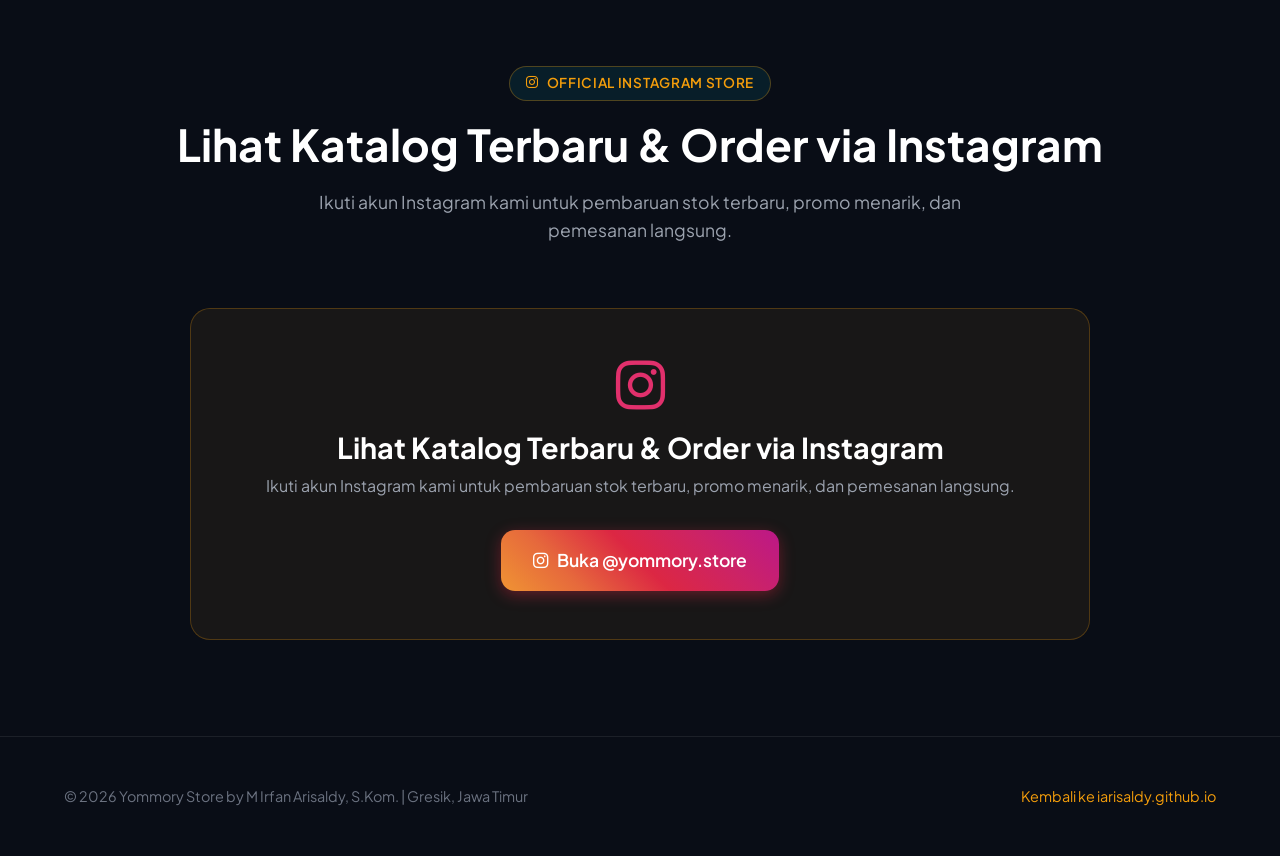
==== commit ac06e0f9: "feat: add multi-language support (i18n) and fix navbar layout" ====
--- a/yommory/index.html
+++ b/yommory/index.html
@@ -82,10 +82,11 @@
           <i class="fa-solid fa-bars"></i>
         </button>
         <ul class="nav-links">
-          <li><a href="../index.html" class="nav-link"><i class="fa-solid fa-arrow-left"></i> Portofolio Irfan</a></li>
-          <li><a href="#about-yommory" class="nav-link">Tentang Toko</a></li>
-          <li><a href="#menu-highlights" class="nav-link">Katalog Produk</a></li>
-          <li><a href="#order" class="nav-link">Pemesanan</a></li>
+          <li><a href="../index.html" class="nav-link" data-i18n="yommory.backNav"><i class="fa-solid fa-arrow-left"></i> Portofolio Irfan</a></li>
+          <li class="lang-switcher">
+            <button class="lang-btn active" data-lang="id" aria-label="Bahasa Indonesia">🇮🇩 ID</button>
+            <button class="lang-btn" data-lang="en" aria-label="English">🇬🇧 EN</button>
+          </li>
           <li>
             <a href="https://www.instagram.com/p/DbACxnHBMX3/" target="_blank" class="btn insta-btn btn-sm">
               <i class="fa-brands fa-instagram"></i> Instagram @yommory
@@ -98,19 +99,19 @@
     <!-- Yommory Hero Section -->
     <section class="yommory-hero">
       <div class="container">
-        <div class="section-tag" style="background: rgba(245, 158, 11, 0.12); border-color: rgba(245, 158, 11, 0.35); color: #f59e0b;">
+        <div class="section-tag" style="background: rgba(245, 158, 11, 0.12); border-color: rgba(245, 158, 11, 0.35); color: #f59e0b;" data-i18n="yommory.heroBadge">
           <i class="fa-solid fa-store"></i> Official Store & Business Venture by M Irfan Arisaldy
         </div>
-        <h1 class="hero-title" style="font-size: 3.2rem; margin-bottom: 1.5rem;">
+        <h1 class="hero-title" style="font-size: 3.2rem; margin-bottom: 1.5rem;" data-i18n="yommory.heroTitle">
           Selamat Datang di Toko Resmi <br />
           <span class="gradient-text">YOMMORY STORE</span>
         </h1>
-        <p class="hero-description" style="margin: 0 auto 2.5rem auto; font-size: 1.15rem; max-width: 680px;">
-          Usaha toko & retail kreatif terpercaya yang didirikan oleh <strong>M Irfan Arisaldy</strong>. Menyediakan berbagai produk pilihan berkualitas terjamin dengan pelayanan cepat dan mengutamakan kepuasan pelanggan.
+        <p class="hero-description" style="margin: 0 auto 2.5rem auto; font-size: 1.15rem; max-width: 680px;" data-i18n="yommory.heroDesc">
+          Usaha toko & retail kreatif terpercaya yang didirikan oleh <strong>M Irfan Arisaldy, S.Kom.</strong> Menyediakan berbagai produk pilihan berkualitas terjamin dengan pelayanan cepat dan mengutamakan kepuasan pelanggan.
         </p>
 
         <div style="display: flex; justify-content: center; gap: 1rem; flex-wrap: wrap; margin-bottom: 3rem;">
-          <a href="https://www.instagram.com/p/DbACxnHBMX3/" target="_blank" class="btn insta-btn" style="font-size: 1.05rem; padding: 0.9rem 1.8rem;">
+          <a href="https://www.instagram.com/p/DbACxnHBMX3/" target="_blank" class="btn insta-btn" style="font-size: 1.05rem; padding: 0.9rem 1.8rem;" data-i18n="yommory.shopBtn">
             <i class="fa-brands fa-instagram"></i> Postingan Resmi Instagram Yommory
           </a>
           <a href="https://wa.me/6282264117557?text=Halo%20Yommory,%20saya%20mau%20tanya%20produk%20dan%20order" target="_blank" class="btn btn-primary" style="background: #25D366; border: none; box-shadow: 0 4px 15px rgba(37, 211, 102, 0.4); font-size: 1.05rem; padding: 0.9rem 1.8rem;">
@@ -124,11 +125,11 @@
     <section id="about-yommory" class="section bg-surface">
       <div class="container">
         <div class="section-header">
-          <div class="section-tag" style="color: #f59e0b; border-color: rgba(245, 158, 11, 0.3);">
+          <div class="section-tag" style="color: #f59e0b; border-color: rgba(245, 158, 11, 0.3);" data-i18n="yommory.catTag">
             <i class="fa-solid fa-award"></i> Keunggulan Toko
           </div>
-          <h2 class="section-title">Mengapa Belanja di Yommory Store?</h2>
-          <p class="section-subtitle">
+          <h2 class="section-title" data-i18n="yommory.catTitle">Mengapa Belanja di Yommory Store?</h2>
+          <p class="section-subtitle" data-i18n="yommory.catSubtitle">
             Kualitas produk, respon cepat, dan transaksi yang amanah adalah komitmen utama kami.
           </p>
         </div>
@@ -138,8 +139,8 @@
             <div class="about-card-icon" style="background: rgba(245, 158, 11, 0.1); color: #f59e0b;">
               <i class="fa-solid fa-boxes-packing"></i>
             </div>
-            <h3>Produk Pilihan & Asli</h3>
-            <p>
+            <h3 data-i18n="yommory.card1Title">Produk Pilihan & Asli</h3>
+            <p data-i18n="yommory.card1Desc">
               Semua barang dan produk yang kami sediakan dijamin original, terawat, dan melewati kontrol kualitas terbaik sebelum dikirim.
             </p>
           </div>
@@ -148,8 +149,8 @@
             <div class="about-card-icon" style="background: rgba(245, 158, 11, 0.1); color: #f59e0b;">
               <i class="fa-solid fa-tags"></i>
             </div>
-            <h3>Harga Terbaik & Terjangkau</h3>
-            <p>
+            <h3 data-i18n="yommory.card2Title">Harga Terbaik & Terjangkau</h3>
+            <p data-i18n="yommory.card2Desc">
               Menawarkan penawaran harga bersaing, jujur, dan ramah kantong untuk memenuhi kebutuhan harian maupun hobi Anda.
             </p>
           </div>
@@ -158,19 +159,9 @@
             <div class="about-card-icon" style="background: rgba(245, 158, 11, 0.1); color: #f59e0b;">
               <i class="fa-solid fa-truck-fast"></i>
             </div>
-            <h3>Pengemasan & Pengiriman Cepat</h3>
-            <p>
+            <h3 data-i18n="yommory.card3Title">Pengemasan & Pengiriman Cepat</h3>
+            <p data-i18n="yommory.card3Desc">
               Dikemas dengan aman dan rapi, serta diproses cepat untuk menjamin barang tiba dengan selamat di tujuan.
-            </p>
-          </div>
-
-          <div class="about-card yommory-card">
-            <div class="about-card-icon" style="background: rgba(245, 158, 11, 0.1); color: #f59e0b;">
-              <i class="fa-solid fa-headset"></i>
-            </div>
-            <h3>Pelayanan Ramah & Responsif</h3>
-            <p>
-              Siap melayani pertanyaan, ketersediaan barang, dan transaksi via WhatsApp & Instagram secara ramah dan profesional.
             </p>
           </div>
         </div>
@@ -181,51 +172,24 @@
     <section id="menu-highlights" class="section">
       <div class="container">
         <div class="section-header">
-          <div class="section-tag" style="color: #f59e0b; border-color: rgba(245, 158, 11, 0.3);">
+          <div class="section-tag" style="color: #f59e0b; border-color: rgba(245, 158, 11, 0.3);" data-i18n="yommory.ctaTag">
             <i class="fa-solid fa-bag-shopping"></i> Katalog & Galeri
           </div>
-          <h2 class="section-title">Katalog & Postingan Produk</h2>
-          <p class="section-subtitle">
+          <h2 class="section-title" data-i18n="yommory.ctaTitle">Katalog & Postingan Produk</h2>
+          <p class="section-subtitle" data-i18n="yommory.ctaDesc">
             Kunjungi akun Instagram Yommory untuk melihat update stok produk terbaru, dokumentasi postingan, dan testimoni pelanggan.
           </p>
         </div>
 
         <div class="contact-card yommory-card" style="max-width: 900px;">
           <i class="fa-brands fa-instagram" style="font-size: 3.5rem; color: #e1306c; margin-bottom: 1rem;"></i>
-          <h3 style="font-size: 1.8rem; margin-bottom: 0.5rem;">Lihat Postingan Resmi di Instagram</h3>
-          <p style="color: var(--text-muted); font-size: 1rem; margin-bottom: 2rem;">
+          <h3 style="font-size: 1.8rem; margin-bottom: 0.5rem;" data-i18n="yommory.ctaTitle">Lihat Postingan Resmi di Instagram</h3>
+          <p style="color: var(--text-muted); font-size: 1rem; margin-bottom: 2rem;" data-i18n="yommory.ctaDesc">
             Dapatkan informasi lengkap mengenai katalog produk, harga, dan promo menarik di Instagram Yommory.
           </p>
-          <a href="https://www.instagram.com/p/DbACxnHBMX3/" target="_blank" class="btn insta-btn" style="font-size: 1.1rem; padding: 1rem 2rem;">
+          <a href="https://www.instagram.com/p/DbACxnHBMX3/" target="_blank" class="btn insta-btn" style="font-size: 1.1rem; padding: 1rem 2rem;" data-i18n="yommory.ctaBtn">
             <i class="fa-brands fa-instagram"></i> Buka Postingan Yommory (DbACxnHBMX3)
           </a>
-        </div>
-      </div>
-    </section>
-
-    <!-- Order Section -->
-    <section id="order" class="section bg-surface">
-      <div class="container">
-        <div class="contact-card yommory-card">
-          <div class="section-tag" style="color: #f59e0b; border-color: rgba(245, 158, 11, 0.3);">
-            <i class="fa-solid fa-cart-shopping"></i> Layanan Transaksi
-          </div>
-          <h2 class="section-title">Pesan & Belanja Sekarang</h2>
-          <p class="section-subtitle" style="margin-bottom: 2rem;">
-            Hubungi kami langsung via WhatsApp untuk bertanya ketersediaan barang atau transaksi pemesanan.
-          </p>
-
-          <div style="display: flex; justify-content: center; gap: 1.5rem; flex-wrap: wrap;">
-            <a href="https://wa.me/6282264117557?text=Halo%20Yommory,%20saya%20mau%20tanya%20produk%20dan%20order" target="_blank" class="btn btn-primary" style="background: #25D366; border: none; font-size: 1.05rem;">
-              <i class="fa-brands fa-whatsapp"></i> Chat WhatsApp (082264117557)
-            </a>
-            <a href="https://www.instagram.com/p/DbACxnHBMX3/" target="_blank" class="btn insta-btn" style="font-size: 1.05rem;">
-              <i class="fa-brands fa-instagram"></i> Instagram @yommory
-            </a>
-            <a href="../index.html" class="btn btn-outline" style="font-size: 1.05rem;">
-              <i class="fa-solid fa-arrow-left"></i> Kembali ke Portofolio Irfan
-            </a>
-          </div>
         </div>
       </div>
     </section>
@@ -233,13 +197,14 @@
     <!-- Footer -->
     <footer class="footer">
       <div class="container footer-content">
-        <p>&copy; 2026 Yommory Store by M Irfan Arisaldy, S.Kom. | Gresik, Jawa Timur</p>
+        <p data-i18n="yommory.footerRights">&copy; 2026 Yommory Store by M Irfan Arisaldy, S.Kom. | Gresik, Jawa Timur</p>
         <p>
-          <a href="../index.html" style="color: #f59e0b; text-decoration: none;">Kembali ke iarisaldy.github.io</a>
+          <a href="../index.html" style="color: #f59e0b; text-decoration: none;" data-i18n="yommory.footerBack">Kembali ke iarisaldy.github.io</a>
         </p>
       </div>
     </footer>
 
+    <script src="../js/translations.js"></script>
     <script src="../js/main.js"></script>
   </body>
 </html>
--- a/css/styles.css
+++ b/css/styles.css
@@ -192,11 +192,11 @@
   -webkit-backdrop-filter: blur(16px);
   border-bottom: 1px solid var(--border-color);
   transition: var(--transition-normal);
-  padding: 1rem 0;
+  padding: 0.85rem 0;
 }
 
 .navbar.scrolled {
-  padding: 0.75rem 0;
+  padding: 0.65rem 0;
   box-shadow: 0 10px 30px rgba(0, 0, 0, 0.5);
   border-bottom-color: rgba(6, 182, 212, 0.2);
 }
@@ -205,16 +205,18 @@
   display: flex;
   align-items: center;
   justify-content: space-between;
+  gap: 1rem;
 }
 
 .nav-logo {
-  font-size: 1.25rem;
+  font-size: 1.15rem;
   font-weight: 800;
   color: #ffffff;
   text-decoration: none;
   display: flex;
   align-items: center;
   gap: 0.5rem;
+  flex-shrink: 0;
 }
 
 .nav-logo span {
@@ -224,17 +226,19 @@
 .nav-links {
   display: flex;
   align-items: center;
-  gap: 2rem;
+  gap: 1.1rem;
   list-style: none;
+  flex-shrink: 1;
 }
 
 .nav-link {
   color: var(--text-muted);
   text-decoration: none;
-  font-size: 0.95rem;
+  font-size: 0.875rem;
   font-weight: 500;
   transition: var(--transition-fast);
   position: relative;
+  white-space: nowrap;
 }
 
 .nav-link:hover, .nav-link.active {
@@ -252,6 +256,44 @@
   border-radius: var(--radius-full);
 }
 
+/* Language Switcher */
+.lang-switcher {
+  display: inline-flex;
+  align-items: center;
+  background: rgba(255, 255, 255, 0.05);
+  border: 1px solid var(--border-color);
+  border-radius: var(--radius-full);
+  padding: 2px;
+  gap: 2px;
+  flex-shrink: 0;
+}
+
+.lang-btn {
+  background: transparent;
+  border: none;
+  color: var(--text-muted);
+  font-size: 0.75rem;
+  font-weight: 700;
+  padding: 0.2rem 0.55rem;
+  border-radius: var(--radius-full);
+  cursor: pointer;
+  transition: var(--transition-fast);
+  display: flex;
+  align-items: center;
+  gap: 0.25rem;
+  letter-spacing: 0.03em;
+}
+
+.lang-btn:hover {
+  color: var(--text-main);
+}
+
+.lang-btn.active {
+  background: var(--gradient-primary);
+  color: #ffffff;
+  box-shadow: 0 2px 8px rgba(6, 182, 212, 0.4);
+}
+
 .nav-toggle {
   display: none;
   background: none;
@@ -259,26 +301,33 @@
   color: var(--text-main);
   font-size: 1.5rem;
   cursor: pointer;
+  padding: 0.25rem;
 }
 
 /* Mobile Nav Drawer */
-@media (max-width: 868px) {
+@media (max-width: 1080px) {
   .nav-toggle {
     display: block;
   }
 
   .nav-links {
     position: fixed;
-    top: 70px;
+    top: 65px;
     left: 0;
     right: 0;
-    background: var(--bg-dark);
+    background: rgba(9, 13, 22, 0.98);
+    backdrop-filter: blur(20px);
+    -webkit-backdrop-filter: blur(20px);
     border-bottom: 1px solid var(--border-color);
     flex-direction: column;
-    padding: 1.5rem 0;
-    gap: 1.25rem;
+    padding: 1.75rem 1.5rem;
+    gap: 1.1rem;
     transform: translateY(-150%);
     transition: var(--transition-normal);
+    box-shadow: 0 20px 40px rgba(0, 0, 0, 0.8);
+    max-height: calc(100vh - 65px);
+    overflow-y: auto;
+    align-items: center;
   }
 
   .nav-links.active {
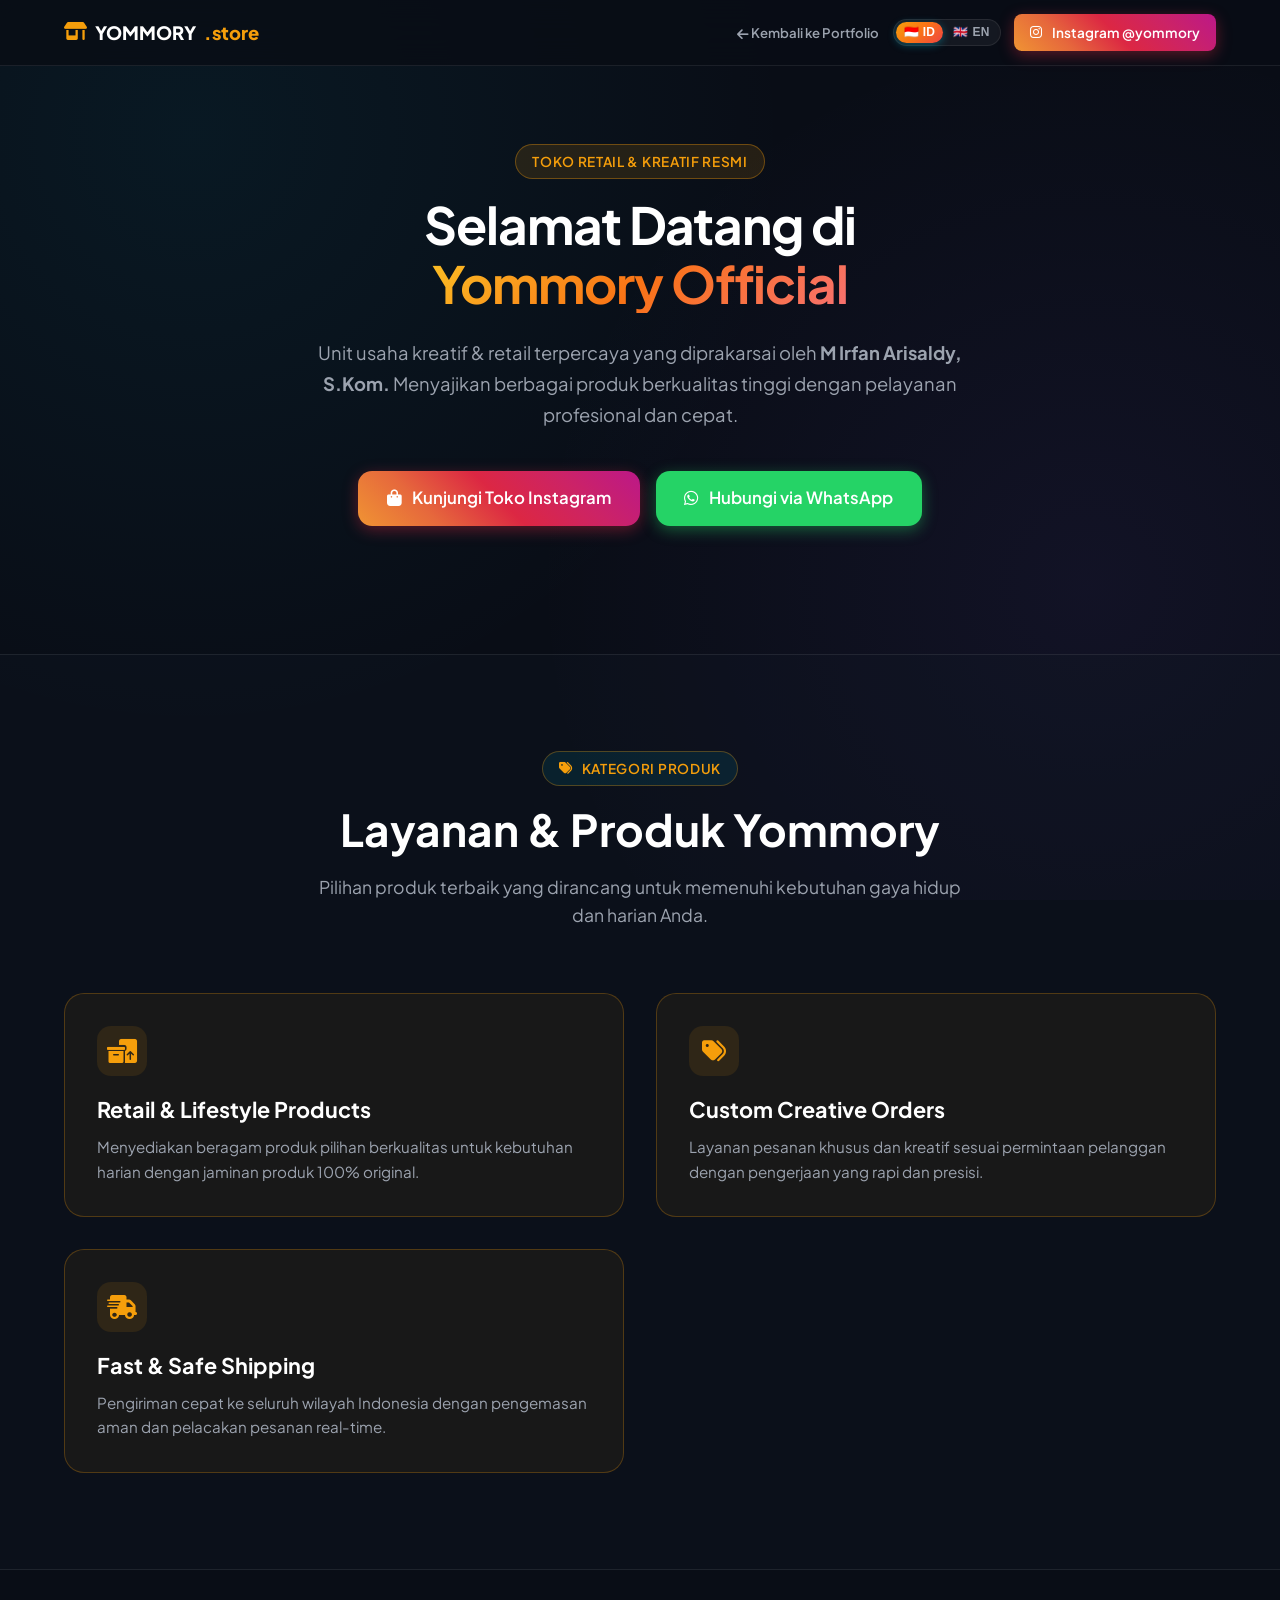
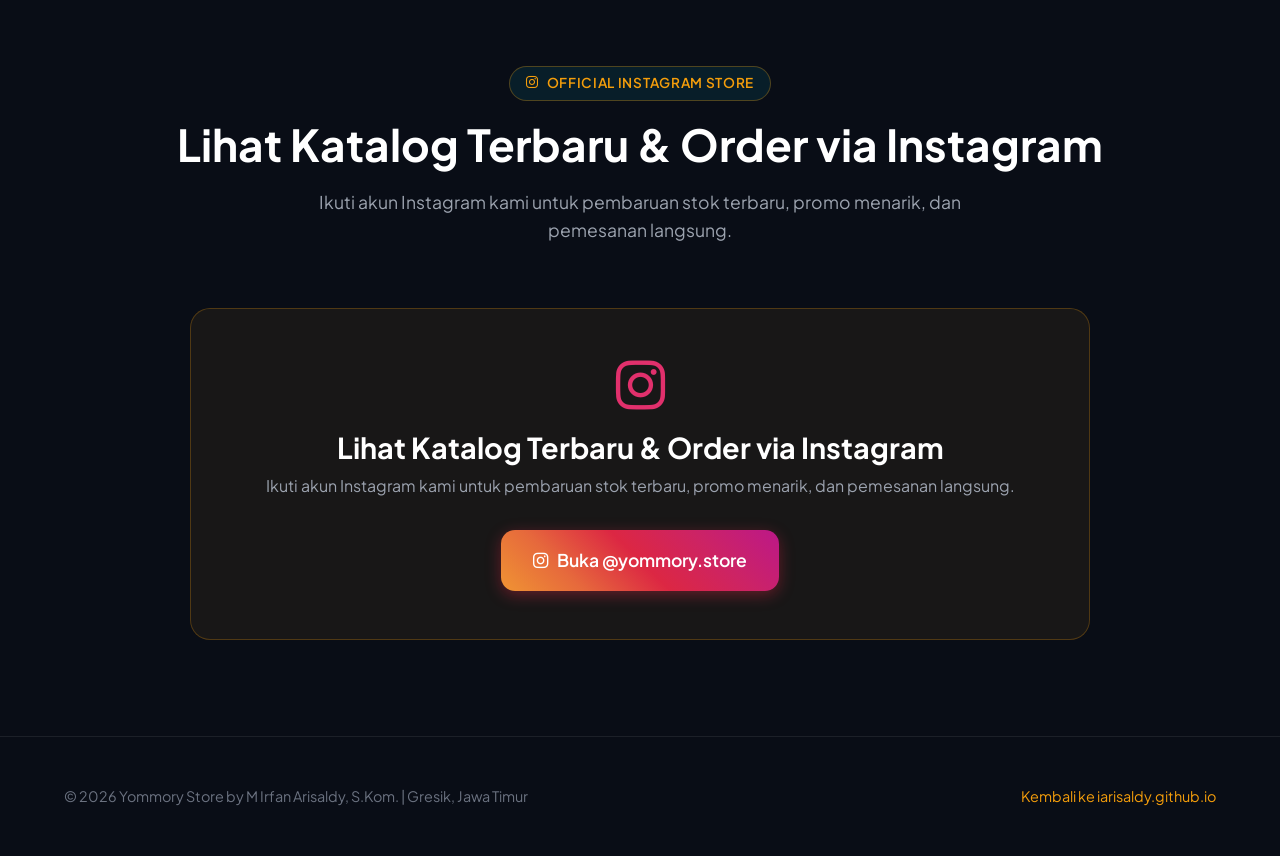
==== commit 0b87d364: "fix: enforce flex layout, white-space wrapping, 1200px breakpoint, and cache-busting v1.0.1" ====
--- a/yommory/index.html
+++ b/yommory/index.html
@@ -29,7 +29,7 @@
     />
 
     <!-- Main Stylesheet -->
-    <link rel="stylesheet" href="../css/styles.css" />
+    <link rel="stylesheet" href="../css/styles.css?v=1.0.1" />
 
     <!-- Custom Yommory Theme Overrides -->
     <style>
@@ -204,7 +204,7 @@
       </div>
     </footer>
 
-    <script src="../js/translations.js"></script>
-    <script src="../js/main.js"></script>
+    <script src="../js/translations.js?v=1.0.1"></script>
+    <script src="../js/main.js?v=1.0.1"></script>
   </body>
 </html>
--- a/css/styles.css
+++ b/css/styles.css
@@ -205,7 +205,7 @@
   display: flex;
   align-items: center;
   justify-content: space-between;
-  gap: 1rem;
+  gap: 1.5rem;
 }
 
 .nav-logo {
@@ -217,6 +217,8 @@
   align-items: center;
   gap: 0.5rem;
   flex-shrink: 0;
+  margin-right: 0.5rem;
+  white-space: nowrap;
 }
 
 .nav-logo span {
@@ -226,19 +228,26 @@
 .nav-links {
   display: flex;
   align-items: center;
-  gap: 1.1rem;
+  gap: 0.85rem;
   list-style: none;
-  flex-shrink: 1;
+  flex-shrink: 0;
+  flex-wrap: nowrap;
+}
+
+.nav-links li {
+  flex-shrink: 0;
+  white-space: nowrap;
 }
 
 .nav-link {
   color: var(--text-muted);
   text-decoration: none;
-  font-size: 0.875rem;
-  font-weight: 500;
+  font-size: 0.825rem;
+  font-weight: 600;
   transition: var(--transition-fast);
   position: relative;
   white-space: nowrap;
+  padding: 0.2rem 0;
 }
 
 .nav-link:hover, .nav-link.active {
@@ -259,6 +268,7 @@
 /* Language Switcher */
 .lang-switcher {
   display: inline-flex;
+  flex-direction: row !important;
   align-items: center;
   background: rgba(255, 255, 255, 0.05);
   border: 1px solid var(--border-color);
@@ -266,6 +276,7 @@
   padding: 2px;
   gap: 2px;
   flex-shrink: 0;
+  white-space: nowrap;
 }
 
 .lang-btn {
@@ -274,14 +285,17 @@
   color: var(--text-muted);
   font-size: 0.75rem;
   font-weight: 700;
-  padding: 0.2rem 0.55rem;
+  padding: 0.2rem 0.5rem;
   border-radius: var(--radius-full);
   cursor: pointer;
   transition: var(--transition-fast);
-  display: flex;
-  align-items: center;
+  display: inline-flex;
+  align-items: center;
+  justify-content: center;
   gap: 0.25rem;
   letter-spacing: 0.03em;
+  white-space: nowrap;
+  flex-shrink: 0;
 }
 
 .lang-btn:hover {
@@ -305,7 +319,7 @@
 }
 
 /* Mobile Nav Drawer */
-@media (max-width: 1080px) {
+@media (max-width: 1200px) {
   .nav-toggle {
     display: block;
   }
